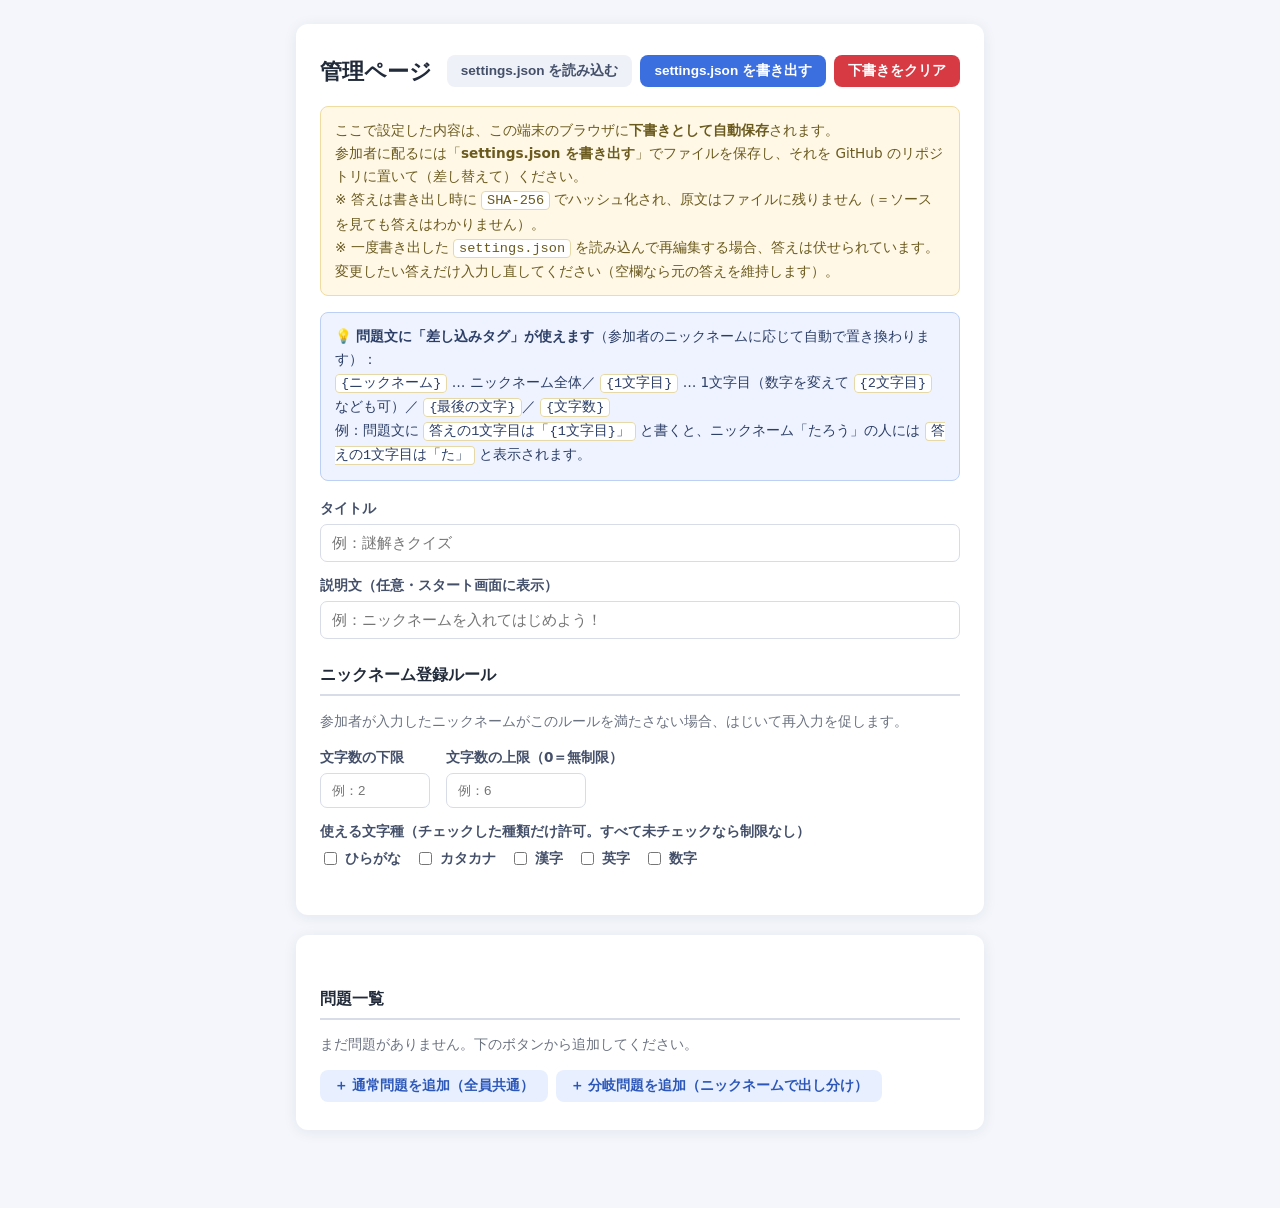
==== admin.html @ 2b4d9108 "Add files via upload" ====
<!DOCTYPE html>
<html lang="ja">
<head>
  <meta charset="UTF-8" />
  <meta name="viewport" content="width=device-width, initial-scale=1.0" />
  <title>管理ページ - 謎解きクイズ</title>
  <link rel="stylesheet" href="css/style.css" />
</head>
<body>
  <main class="container">
    <div class="card">
      <div class="admin-header">
        <h1>管理ページ</h1>
        <div class="toolbar">
          <button id="btn-import" class="btn btn-ghost btn-small">settings.json を読み込む</button>
          <input id="file-input" type="file" accept="application/json,.json" class="hidden" />
          <button id="btn-export" class="btn btn-primary btn-small">settings.json を書き出す</button>
          <button id="btn-clear-draft" class="btn btn-danger btn-small">下書きをクリア</button>
        </div>
      </div>

      <div class="help">
        ここで設定した内容は、この端末のブラウザに<strong>下書きとして自動保存</strong>されます。<br />
        参加者に配るには「<strong>settings.json を書き出す</strong>」でファイルを保存し、それを GitHub のリポジトリに置いて（差し替えて）ください。<br />
        ※ 答えは書き出し時に <code>SHA-256</code> でハッシュ化され、原文はファイルに残りません（＝ソースを見ても答えはわかりません）。<br />
        ※ 一度書き出した <code>settings.json</code> を読み込んで再編集する場合、答えは伏せられています。変更したい答えだけ入力し直してください（空欄なら元の答えを維持します）。
      </div>

      <div class="help" style="background:#eef3ff;border-color:#bcd0f5;color:#2c3e66;">
        💡 <strong>問題文に「差し込みタグ」が使えます</strong>（参加者のニックネームに応じて自動で置き換わります）：<br />
        <code>{ニックネーム}</code> … ニックネーム全体／
        <code>{1文字目}</code> … 1文字目（数字を変えて <code>{2文字目}</code> なども可）／
        <code>{最後の文字}</code>／
        <code>{文字数}</code><br />
        例：問題文に <code>答えの1文字目は「{1文字目}」</code> と書くと、ニックネーム「たろう」の人には <code>答えの1文字目は「た」</code> と表示されます。
      </div>

      <div class="row">
        <label for="app-title-input">タイトル</label>
        <input id="app-title-input" type="text" placeholder="例：謎解きクイズ" />
      </div>
      <div class="row">
        <label for="app-desc-input">説明文（任意・スタート画面に表示）</label>
        <input id="app-desc-input" type="text" placeholder="例：ニックネームを入れてはじめよう！" />
      </div>

      <div class="section-label">ニックネーム登録ルール</div>
      <p class="note">参加者が入力したニックネームがこのルールを満たさない場合、はじいて再入力を促します。</p>
      <div class="inline-row" style="gap:16px;margin-bottom:12px;">
        <div>
          <label style="display:block;font-size:0.85rem;font-weight:600;margin-bottom:4px;color:#44506a;">文字数の下限</label>
          <input id="nick-min" type="number" min="0" placeholder="例：2" style="width:110px;padding:9px 11px;border:1px solid #d7dce6;border-radius:7px;" />
        </div>
        <div>
          <label style="display:block;font-size:0.85rem;font-weight:600;margin-bottom:4px;color:#44506a;">文字数の上限（0＝無制限）</label>
          <input id="nick-max" type="number" min="0" placeholder="例：6" style="width:140px;padding:9px 11px;border:1px solid #d7dce6;border-radius:7px;" />
        </div>
      </div>
      <div class="row">
        <label>使える文字種（チェックした種類だけ許可。すべて未チェックなら制限なし）</label>
        <div id="nick-types" style="display:flex;flex-wrap:wrap;gap:14px;margin-top:4px;">
          <label style="display:inline-flex;align-items:center;gap:5px;cursor:pointer;"><input type="checkbox" data-type="hiragana" />ひらがな</label>
          <label style="display:inline-flex;align-items:center;gap:5px;cursor:pointer;"><input type="checkbox" data-type="katakana" />カタカナ</label>
          <label style="display:inline-flex;align-items:center;gap:5px;cursor:pointer;"><input type="checkbox" data-type="kanji" />漢字</label>
          <label style="display:inline-flex;align-items:center;gap:5px;cursor:pointer;"><input type="checkbox" data-type="alpha" />英字</label>
          <label style="display:inline-flex;align-items:center;gap:5px;cursor:pointer;"><input type="checkbox" data-type="digit" />数字</label>
        </div>
      </div>

      <div id="status" class="status-msg hidden"></div>
    </div>

    <div class="card">
      <div class="section-label">問題一覧</div>
      <div id="questions-container"></div>
      <div class="toolbar" style="margin-top:12px;">
        <button id="btn-add-fixed" class="btn btn-add btn-small">＋ 通常問題を追加（全員共通）</button>
        <button id="btn-add-branch" class="btn btn-add btn-small">＋ 分岐問題を追加（ニックネームで出し分け）</button>
      </div>
    </div>
  </main>

  <script src="js/common.js"></script>
  <script src="js/admin.js"></script>
</body>
</html>
---- css/style.css ----
/* =========================================================================
 * style.css  ―  参加者ページ・管理ページ共通スタイル
 * ========================================================================= */

:root {
  --bg: #f4f6fb;
  --card-bg: #ffffff;
  --text: #222b3a;
  --muted: #6b7280;
  --primary: #3b6fe0;
  --primary-dark: #2c57b8;
  --secondary: #8a94a6;
  --ok: #1f9d57;
  --ng: #d83a44;
  --border: #d7dce6;
  --radius: 12px;
}

* { box-sizing: border-box; }

body {
  margin: 0;
  font-family: "Hiragino Kaku Gothic ProN", "Yu Gothic", "Meiryo", system-ui, sans-serif;
  background: var(--bg);
  color: var(--text);
  line-height: 1.7;
}

.hidden { display: none !important; }

.container {
  max-width: 720px;
  margin: 0 auto;
  padding: 24px 16px 64px;
}

.card {
  background: var(--card-bg);
  border-radius: var(--radius);
  padding: 28px 24px;
  box-shadow: 0 2px 14px rgba(30, 45, 80, 0.08);
  margin-bottom: 20px;
}

.title { font-size: 1.6rem; margin: 0 0 12px; }
.lead { color: var(--muted); margin: 0 0 20px; }
.note { color: var(--muted); font-size: 0.85rem; }
.field-label { display: block; font-weight: 600; margin-bottom: 8px; }

/* 入力欄 */
.text-input {
  width: 100%;
  padding: 12px 14px;
  font-size: 1rem;
  border: 1px solid var(--border);
  border-radius: 8px;
  background: #fff;
  margin-bottom: 14px;
}
.text-input:focus {
  outline: none;
  border-color: var(--primary);
  box-shadow: 0 0 0 3px rgba(59, 111, 224, 0.15);
}

/* ボタン */
.btn {
  display: inline-block;
  width: 100%;
  padding: 13px 18px;
  font-size: 1rem;
  font-weight: 700;
  border: none;
  border-radius: 8px;
  cursor: pointer;
  transition: background 0.15s;
}
.btn-primary { background: var(--primary); color: #fff; }
.btn-primary:hover { background: var(--primary-dark); }
.btn-secondary { background: var(--secondary); color: #fff; }
.btn-small {
  width: auto;
  padding: 7px 14px;
  font-size: 0.85rem;
}

/* 参加者ページ：問題 */
.progress { color: var(--muted); font-size: 0.9rem; margin: 0 0 8px; }
.question-text { font-size: 1.25rem; margin: 0 0 16px; white-space: pre-wrap; }
.question-image { max-width: 100%; border-radius: 8px; margin-bottom: 16px; }

.feedback { font-weight: 700; margin: 4px 0 14px; }
.feedback-ok { color: var(--ok); }
.feedback-ng { color: var(--ng); }
.error-text { color: var(--ng); font-size: 0.9rem; margin: -6px 0 12px; }

/* =======================================================================
 * 管理ページ専用
 * ===================================================================== */
.admin-header {
  display: flex;
  flex-wrap: wrap;
  gap: 10px;
  align-items: center;
  justify-content: space-between;
  margin-bottom: 16px;
}
.admin-header h1 { font-size: 1.4rem; margin: 0; }
.toolbar { display: flex; flex-wrap: wrap; gap: 8px; }

.section-label {
  font-weight: 700;
  margin: 22px 0 8px;
  padding-bottom: 6px;
  border-bottom: 2px solid var(--border);
}

.q-block {
  border: 1px solid var(--border);
  border-radius: 10px;
  padding: 16px;
  margin-bottom: 16px;
  background: #fbfcfe;
}
.q-block-head {
  display: flex;
  flex-wrap: wrap;
  gap: 8px;
  align-items: center;
  justify-content: space-between;
  margin-bottom: 12px;
}
.q-block-head .q-tag {
  font-weight: 700;
  background: var(--primary);
  color: #fff;
  padding: 3px 10px;
  border-radius: 999px;
  font-size: 0.8rem;
}
.q-block-head .q-tag.branch { background: #b9651f; }

.row { margin-bottom: 12px; }
.row label { display: block; font-size: 0.85rem; font-weight: 600; margin-bottom: 4px; color: #44506a; }
.row input[type="text"],
.row input[type="number"],
.row textarea,
.row select {
  width: 100%;
  padding: 9px 11px;
  font-size: 0.95rem;
  border: 1px solid var(--border);
  border-radius: 7px;
  font-family: inherit;
}
.row textarea { min-height: 64px; resize: vertical; }
.inline-row { display: flex; flex-wrap: wrap; gap: 8px; align-items: flex-end; }
.inline-row > * { flex: 0 0 auto; }

.rule-block {
  border: 1px dashed #c4ad8a;
  border-radius: 8px;
  padding: 12px;
  margin-bottom: 12px;
  background: #fffdf8;
}
.rule-head {
  display: flex;
  gap: 8px;
  align-items: center;
  justify-content: space-between;
  margin-bottom: 8px;
}
.rule-head .rule-no { font-weight: 700; color: #b9651f; }

.cond-row {
  display: flex;
  flex-wrap: wrap;
  gap: 6px;
  align-items: center;
  margin-bottom: 6px;
}
.cond-row select,
.cond-row input {
  width: auto;
  flex: 0 0 auto;
  padding: 6px 8px;
  font-size: 0.88rem;
}
.cond-row .cond-char { width: 60px; }
.cond-row .cond-str { width: 130px; }
.cond-row .cond-num { width: 70px; }

.btn-danger { background: #d83a44; color: #fff; }
.btn-ghost  { background: #eef1f7; color: #44506a; }
.btn-add    { background: #e8f0ff; color: var(--primary-dark); }

.preview-box {
  background: #f0f3fa;
  border-radius: 8px;
  padding: 10px 12px;
  font-size: 0.85rem;
  color: #44506a;
  margin-top: 6px;
}

.status-msg {
  margin-top: 12px;
  padding: 10px 12px;
  border-radius: 8px;
  font-size: 0.9rem;
  font-weight: 600;
}
.status-ok { background: #e3f6ec; color: var(--ok); }
.status-ng { background: #fbe5e7; color: var(--ng); }

.help {
  background: #fff8e6;
  border: 1px solid #f0dca0;
  border-radius: 8px;
  padding: 12px 14px;
  font-size: 0.85rem;
  color: #6b5a1e;
  margin-bottom: 16px;
}
.help code {
  background: #fff;
  padding: 1px 5px;
  border-radius: 4px;
  border: 1px solid #e6d9a8;
}
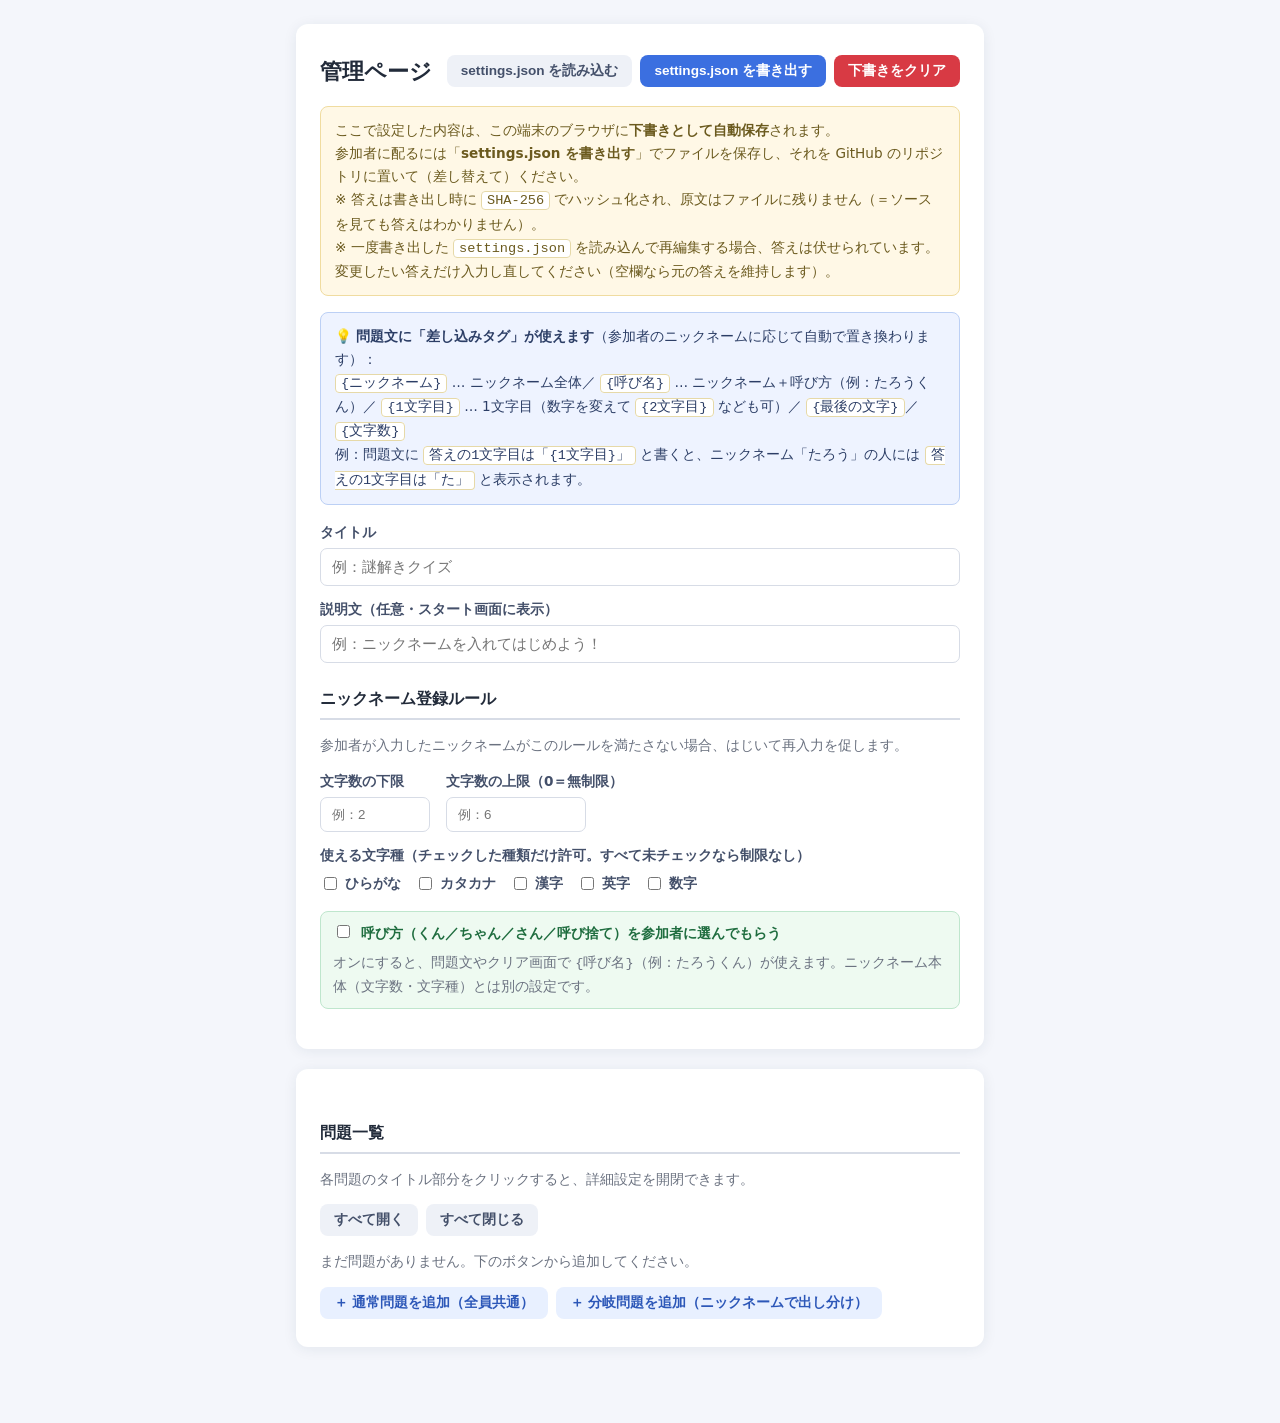
==== commit b6e89cd5: "Add files via upload" ====
--- a/admin.html
+++ b/admin.html
@@ -29,6 +29,7 @@
       <div class="help" style="background:#eef3ff;border-color:#bcd0f5;color:#2c3e66;">
         💡 <strong>問題文に「差し込みタグ」が使えます</strong>（参加者のニックネームに応じて自動で置き換わります）：<br />
         <code>{ニックネーム}</code> … ニックネーム全体／
+        <code>{呼び名}</code> … ニックネーム＋呼び方（例：たろうくん）／
         <code>{1文字目}</code> … 1文字目（数字を変えて <code>{2文字目}</code> なども可）／
         <code>{最後の文字}</code>／
         <code>{文字数}</code><br />
@@ -66,12 +67,24 @@
           <label style="display:inline-flex;align-items:center;gap:5px;cursor:pointer;"><input type="checkbox" data-type="digit" />数字</label>
         </div>
       </div>
+      <div class="row" style="background:#eefaf1;border:1px solid #bfe6cd;border-radius:8px;padding:10px 12px;">
+        <label style="display:flex;align-items:flex-start;gap:8px;font-weight:600;color:#1f6d3f;cursor:pointer;">
+          <input type="checkbox" id="nick-ask-suffix" />
+          呼び方（くん／ちゃん／さん／呼び捨て）を参加者に選んでもらう
+        </label>
+        <p class="note" style="margin:6px 0 0;">オンにすると、問題文やクリア画面で <code>{呼び名}</code>（例：たろうくん）が使えます。ニックネーム本体（文字数・文字種）とは別の設定です。</p>
+      </div>
 
       <div id="status" class="status-msg hidden"></div>
     </div>
 
     <div class="card">
       <div class="section-label">問題一覧</div>
+      <p class="note">各問題のタイトル部分をクリックすると、詳細設定を開閉できます。</p>
+      <div class="toolbar" style="margin-bottom:10px;">
+        <button id="btn-expand-all" class="btn btn-ghost btn-small">すべて開く</button>
+        <button id="btn-collapse-all" class="btn btn-ghost btn-small">すべて閉じる</button>
+      </div>
       <div id="questions-container"></div>
       <div class="toolbar" style="margin-top:12px;">
         <button id="btn-add-fixed" class="btn btn-add btn-small">＋ 通常問題を追加（全員共通）</button>
--- a/css/style.css
+++ b/css/style.css
@@ -89,6 +89,33 @@
 .question-text { font-size: 1.25rem; margin: 0 0 16px; white-space: pre-wrap; }
 .question-image { max-width: 100%; border-radius: 8px; margin-bottom: 16px; }
 
+/* 呼び方の選択ボタン */
+.suffix-options {
+  display: flex;
+  flex-wrap: wrap;
+  gap: 8px;
+  margin-bottom: 10px;
+}
+.suffix-btn {
+  flex: 1 1 auto;
+  min-width: 90px;
+  padding: 11px 10px;
+  font-size: 0.95rem;
+  font-weight: 600;
+  border: 2px solid var(--border);
+  border-radius: 8px;
+  background: #fff;
+  color: var(--text);
+  cursor: pointer;
+  transition: all 0.12s;
+}
+.suffix-btn:hover { border-color: var(--primary); }
+.suffix-btn.selected {
+  border-color: var(--primary);
+  background: var(--primary);
+  color: #fff;
+}
+
 .feedback { font-weight: 700; margin: 4px 0 14px; }
 .feedback-ok { color: var(--ok); }
 .feedback-ng { color: var(--ng); }
@@ -139,6 +166,31 @@
   font-size: 0.8rem;
 }
 .q-block-head .q-tag.branch { background: #b9651f; }
+
+/* 開閉トグル */
+.q-toggle {
+  display: flex;
+  align-items: center;
+  gap: 8px;
+  cursor: pointer;
+  flex: 1 1 auto;
+  min-width: 0;
+  user-select: none;
+}
+.q-toggle:hover .q-summary { color: var(--text); }
+.q-caret {
+  font-size: 0.8rem;
+  color: var(--muted);
+  width: 1em;
+  flex: 0 0 auto;
+}
+.q-summary {
+  color: var(--muted);
+  font-size: 0.85rem;
+  overflow: hidden;
+  text-overflow: ellipsis;
+  white-space: nowrap;
+}
 
 .row { margin-bottom: 12px; }
 .row label { display: block; font-size: 0.85rem; font-weight: 600; margin-bottom: 4px; color: #44506a; }
